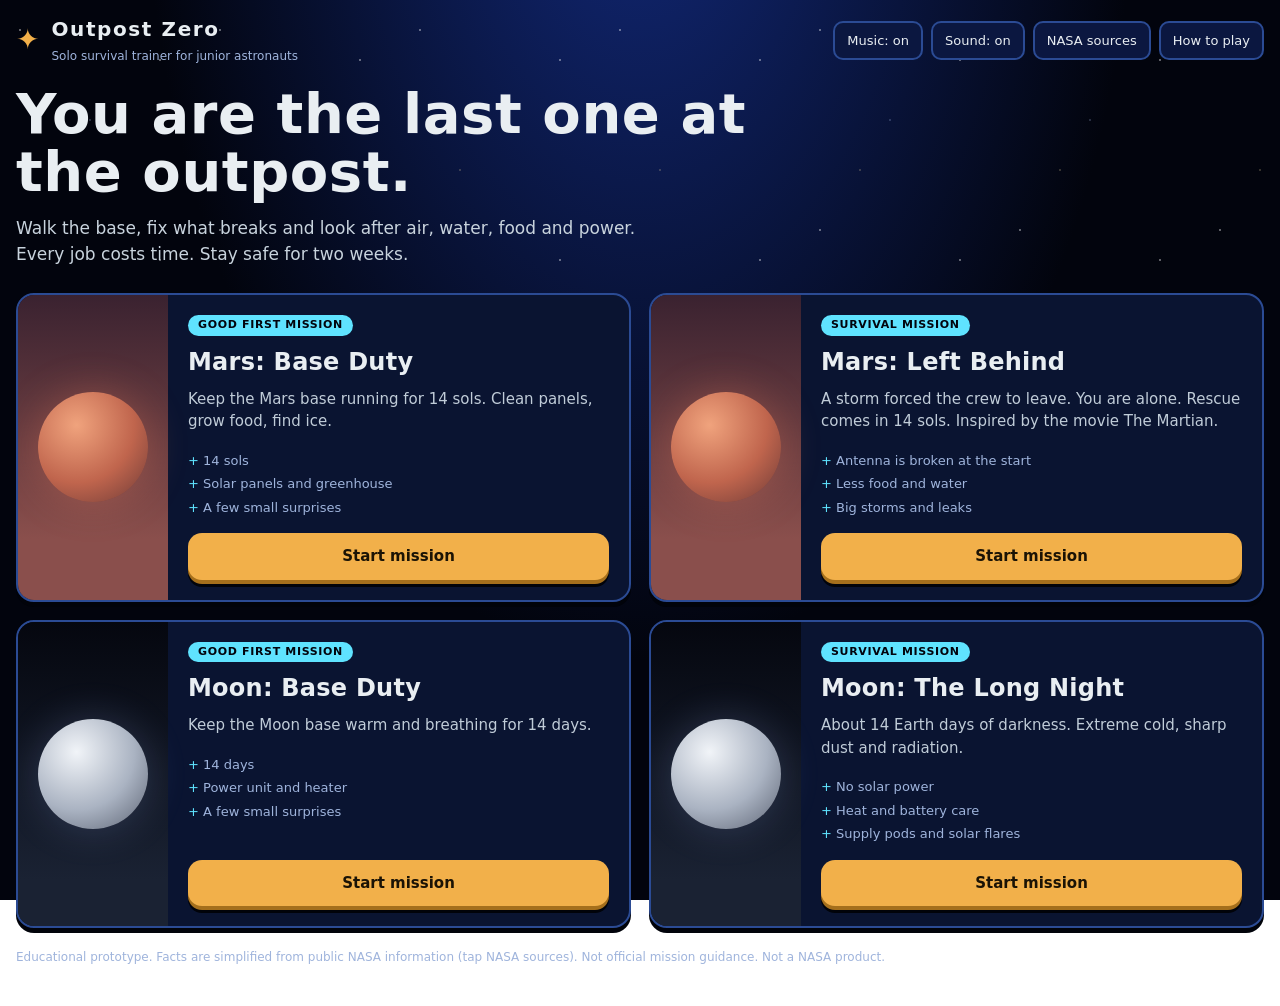
==== index.html @ 46706403 "Outpost Zero" ====
<!DOCTYPE html>
<html lang="en">
<head>
<meta charset="utf-8">
<meta name="viewport" content="width=device-width, initial-scale=1">
<title>Outpost Zero | Solo survival trainer</title>
<meta name="description" content="A 2D survival game that trains junior astronauts to keep a lone outpost alive on Mars or the Moon.">
<link rel="stylesheet" href="css/style.css">
</head>
<body>
<div id="app">

  <header class="topbar">
    <div class="brand">
      <span class="logo" aria-hidden="true">&#10022;</span>
      <div><b>Outpost Zero</b><small>Solo survival trainer for junior astronauts</small></div>
    </div>
    <div class="top-actions">
      <button id="btnMusic" class="ghost">Music: on</button>
      <button id="btnSound" class="ghost">Sound: on</button>
      <button id="btnSrc" class="ghost">NASA sources</button>
      <button id="btnHelp" class="ghost">How to play</button>
    </div>
  </header>

  <!-- Start screen -->
  <main id="menu">
    <section class="hero">
      <h1>You are the last one at the outpost.</h1>
      <p class="lead">Walk the base, fix what breaks and look after air, water, food and power. Every job costs time. Stay safe for two weeks.</p>
    </section>

    <section id="cards" class="cards"></section>

    <p class="foot">Educational prototype. Facts are simplified from public NASA information (tap NASA sources). Not official mission guidance. Not a NASA product.</p>
  </main>

  <!-- Game screen -->
  <main id="game" hidden>
    <section class="statusbar">
      <div class="when">
        <div class="dayline"><strong id="sbDay"></strong><span id="sbLeft"></span></div>
        <div class="clock"><b id="clockTxt">07:00</b><div class="cbar"><i id="clockFill"></i></div></div>
        <span id="zoneBadge" class="badge">Inside</span>
      </div>
      <div id="meters" class="meters"></div>
    </section>

    <section class="stage">
      <div id="viewport" class="viewport">
        <canvas id="cv" width="1100" height="540" aria-label="Outpost view"></canvas>
        <div id="prompt" class="prompt" hidden></div>
        <div id="work" class="work" hidden><span id="workLabel"></span><div class="wbar"><i id="workFill"></i></div></div>
        <div class="touch">
          <button id="tl" aria-label="Walk left">&#9664;</button>
          <button id="te" aria-label="Interact">E</button>
          <button id="tr" aria-label="Walk right">&#9654;</button>
        </div>
        <div id="mini" class="mini" aria-hidden="true"></div>
      </div>

      <aside class="side">
        <section class="box mc">
          <h3>Mission Control</h3>
          <p id="mc"></p>
          <button id="btnWhy" class="why" hidden></button>
          <p class="next"><b>Next step:</b> <span id="objective"></span></p>
          <p class="fc"><b>Forecast:</b> <span id="forecast"></span></p>
        </section>
        <section class="box">
          <h3 id="stTitle">No station nearby</h3>
          <div id="tasks"></div>
        </section>
        <section class="box">
          <h3>Systems</h3>
          <div id="chips" class="chips"></div>
        </section>
        <section class="box">
          <h3>Mission log</h3>
          <div id="log" class="log"></div>
          <div class="row"><button id="btnRestart" class="ghost">Restart</button><button id="btnMenu" class="ghost">Main menu</button></div>
        </section>
      </aside>
    </section>
  </main>
</div>

<div id="modal" class="overlay" hidden>
  <div class="modal" role="dialog" aria-modal="true" aria-labelledby="mTitle">
    <h2 id="mTitle"></h2>
    <div id="mBody"></div>
    <div id="mBtns" class="mbtns"></div>
  </div>
</div>
<div id="toast" class="toast" hidden></div>

<script src="js/data.js"></script>
<script src="js/audio.js"></script>
<script src="js/render.js"></script>
<script src="js/game.js"></script>
</body>
</html>
---- css/style.css ----
/* Outpost Zero styles
   Palette: graphite, amber for actions, teal for telemetry, coral for alerts. */
:root {
  --bg: #02040d;
  --panel: #0a1431;
  --panel2: #10214d;
  --line: #2b4b94;
  --text: #e9eef2;
  --muted: #9fb4dc;
  --amber: #f2b04a;
  --teal: #5fe3ff;
  --coral: #ef6a5a;
  --ok: #6fe3a1;
  --warn: #ffcf5a;
  --bad: #ff6b6b;
}
* { box-sizing: border-box; }
[hidden] { display: none !important; }
html, body { margin: 0; min-height: 100%; }
body {
  background: radial-gradient(ellipse at 50% -20%, #12297a 0%, var(--bg) 55%) fixed;
  color: var(--text);
  font: 15px/1.5 "Segoe UI", Roboto, system-ui, -apple-system, sans-serif;
}
button { font: inherit; color: inherit; cursor: pointer; }
button:focus-visible { outline: 2px solid var(--amber); outline-offset: 2px; }
h1, h2, h3 { margin: 0; font-family: Bahnschrift, "Trebuchet MS", "Segoe UI", system-ui, sans-serif; letter-spacing: 0.01em; }
p { margin: 0 0 10px; }
.muted { color: var(--muted); }

#app { max-width: 1500px; margin: 0 auto; padding: 14px 16px 30px; }
.topbar { display: flex; justify-content: space-between; align-items: center; gap: 12px; flex-wrap: wrap; margin-bottom: 16px; }
.brand { display: flex; gap: 12px; align-items: center; }
.logo { font-size: 28px; color: var(--amber); }
.brand b { display: block; font-family: Bahnschrift, "Trebuchet MS", system-ui, sans-serif; font-size: 20px; letter-spacing: 0.08em; }
.brand small { color: var(--muted); font-size: 12px; }
.top-actions { display: flex; gap: 8px; }
.ghost { background: transparent; border: 1px solid var(--line); border-radius: 10px; padding: 8px 12px; font-size: 13px; }
.ghost:hover { border-color: var(--teal); }
.primary { background: var(--amber); color: #1b1305; border: 0; border-radius: 12px; padding: 12px 16px; font-weight: 700; box-shadow: 0 3px 0 #a56f1c; }
.primary:hover { filter: brightness(1.08); }
.primary:active { transform: translateY(2px); box-shadow: 0 1px 0 #a56f1c; }

/* start screen */
.hero { max-width: 760px; margin: 18px 0 26px; }
.hero h1 { font-size: clamp(32px, 5vw, 56px); line-height: 1.05; margin-bottom: 14px; }
.lead { font-size: 17px; color: #c8d3dd; max-width: 62ch; }
.cards { display: grid; grid-template-columns: 1fr 1fr; gap: 18px; }
.card { display: grid; grid-template-columns: 150px 1fr; background: var(--panel); border: 1px solid var(--line); border-radius: 18px; overflow: hidden; }
.card .art { position: relative; min-height: 220px; }
.card .art i { position: absolute; left: 50%; top: 50%; width: 110px; height: 110px; margin: -55px 0 0 -55px; border-radius: 50%; }
.card.mars .art { background: linear-gradient(#3a2230, #8a4f4c 80%); }
.card.mars .art i { background: radial-gradient(circle at 35% 30%, #f0a37d, #c0654d 55%, #6d3a37); box-shadow: 0 0 40px #e87a5a55; }
.card.moon .art { background: linear-gradient(#05070f, #1a2233 85%); }
.card.moon .art i { background: radial-gradient(circle at 35% 30%, #f1f4f8, #aab3c2 55%, #5b6272); box-shadow: 0 0 40px #9fb7ff33; }
.card-body { padding: 20px; display: flex; flex-direction: column; gap: 8px; }
.card h2 { font-size: 24px; }
.card p { color: #c0ccd8; }
.facts { list-style: none; margin: 0 0 8px; padding: 0; display: grid; gap: 4px; color: var(--muted); font-size: 13px; }
.facts li::before { content: "+ "; color: var(--teal); }
.card .primary { margin-top: auto; }
.foot { color: var(--muted); font-size: 12px; margin-top: 20px; }

/* status bar */
.statusbar { display: grid; grid-template-columns: 300px 1fr; gap: 12px; background: var(--panel); border: 1px solid var(--line); border-radius: 16px; padding: 12px; margin-bottom: 12px; align-items: center; }
.when { display: grid; gap: 6px; }
.dayline strong { font-family: Bahnschrift, "Trebuchet MS", system-ui, sans-serif; font-size: 22px; display: block; line-height: 1.1; }
.dayline span { color: var(--amber); font-size: 13px; }
.clock { display: flex; align-items: center; gap: 10px; }
.clock b { font-variant-numeric: tabular-nums; font-size: 18px; }
.cbar { flex: 1; height: 6px; background: #0b1016; border-radius: 6px; overflow: hidden; }
.cbar i { display: block; height: 100%; width: 0; background: var(--teal); transition: width 0.2s; }
.badge { justify-self: start; font-size: 12px; padding: 3px 10px; border: 1px solid var(--line); border-radius: 99px; color: var(--muted); }
.badge.eva { color: #1b1305; background: var(--amber); border-color: var(--amber); font-weight: 700; }
.meters { display: grid; grid-template-columns: repeat(6, 1fr); gap: 8px; }
.meter { background: #0f161d; border: 1px solid var(--line); border-radius: 12px; padding: 8px 10px; }
.mrow { display: flex; justify-content: space-between; font-size: 12px; color: var(--muted); margin-bottom: 5px; }
.mrow b { color: var(--text); font-variant-numeric: tabular-nums; }
.bar { height: 7px; background: #0b1016; border-radius: 6px; overflow: hidden; }
.bar i { display: block; height: 100%; width: 0; transition: width 0.3s; }
.meter small { display: block; margin-top: 4px; font-size: 11px; color: var(--muted); min-height: 15px; }

/* stage */
.stage { display: grid; grid-template-columns: minmax(0, 1fr) 360px; gap: 12px; align-items: start; }
.viewport { position: relative; border-radius: 18px; overflow: hidden; border: 1px solid var(--line); background: #000; }
canvas { width: 100%; height: auto; display: block; }
.viewport.flash::after { content: ""; position: absolute; inset: 0; pointer-events: none; background: radial-gradient(circle, transparent 40%, rgba(239, 70, 60, 0.4)); animation: flash 1.2s ease-out forwards; }
@keyframes flash { from { opacity: 1; } to { opacity: 0; } }
.prompt { position: absolute; left: 12px; bottom: 44px; background: rgba(10, 15, 20, 0.85); border: 1px solid var(--line); border-radius: 10px; padding: 6px 12px; font-size: 14px; }
.prompt b { display: inline-block; background: var(--amber); color: #1b1305; border-radius: 5px; padding: 0 7px; margin-right: 6px; }
.work { position: absolute; left: 50%; bottom: 52px; transform: translateX(-50%); min-width: 260px; background: rgba(10, 15, 20, 0.9); border: 1px solid var(--amber); border-radius: 12px; padding: 8px 14px; text-align: center; font-size: 14px; }
.wbar { height: 6px; background: #0b1016; border-radius: 6px; margin-top: 6px; overflow: hidden; }
.wbar i { display: block; height: 100%; width: 0; background: var(--amber); }
.mini { position: absolute; left: 12px; right: 12px; bottom: 10px; height: 18px; background: rgba(10, 15, 20, 0.7); border: 1px solid var(--line); border-radius: 9px; }
.mini .hab { position: absolute; top: 3px; bottom: 3px; right: 3px; background: #31404f; border-radius: 6px; }
.mini .dot { position: absolute; top: 6px; width: 6px; height: 6px; margin-left: -3px; border-radius: 50%; background: var(--teal); }
.mini .dot.in { background: #8fb4ff; }
.mini .me { position: absolute; top: 2px; width: 4px; height: 12px; margin-left: -2px; border-radius: 2px; background: var(--amber); }
.touch { display: none; position: absolute; right: 10px; top: 10px; gap: 8px; }
.touch button { width: 54px; height: 54px; border-radius: 14px; background: rgba(10, 15, 20, 0.8); border: 1px solid var(--line); font-size: 18px; touch-action: none; }
@media (pointer: coarse) { .touch { display: flex; } }

/* side panels */
.side { display: grid; gap: 10px; }
.box { background: var(--panel); border: 1px solid var(--line); border-radius: 16px; padding: 14px; }
.box h3 { font-size: 16px; margin-bottom: 8px; }
.mc p { font-size: 14px; }
#mc { color: #d6e0e8; min-height: 40px; }
.next { color: var(--amber); }
.fc { color: var(--muted); font-size: 13px; margin: 0; }
.task { display: flex; gap: 10px; width: 100%; text-align: left; background: var(--panel2); border: 1px solid var(--line); border-radius: 12px; padding: 10px; margin-bottom: 8px; }
.task:hover { border-color: var(--amber); }
.task.off { opacity: 0.55; }
.task .k { flex: none; width: 24px; height: 24px; border-radius: 6px; background: #0f161d; border: 1px solid var(--line); display: grid; place-items: center; font-size: 12px; color: var(--amber); }
.task .tt { display: grid; gap: 2px; }
.task em { font-style: normal; color: var(--muted); font-size: 12px; }
.task small { color: var(--teal); font-size: 12px; }
.task.off small { color: var(--coral); }
.chips { display: grid; grid-template-columns: 1fr 1fr; gap: 6px; }
.chip { display: flex; flex-direction: column; background: #0f161d; border: 1px solid var(--line); border-radius: 10px; padding: 6px 8px; font-size: 12px; }
.chip span { color: var(--muted); }
.chip b.ok { color: var(--ok); }
.chip b.warn { color: var(--warn); }
.chip b.bad { color: var(--bad); }
.log { max-height: 170px; overflow: auto; font-size: 12px; color: var(--muted); display: grid; gap: 4px; }
.log div { padding-bottom: 4px; border-bottom: 1px solid #202c38; }
.log span { color: var(--teal); }
.row { display: flex; gap: 8px; margin-top: 10px; }

/* modal */
.overlay { position: fixed; inset: 0; background: rgba(4, 7, 11, 0.82); display: grid; place-items: center; padding: 18px; z-index: 10; }
.modal { width: min(640px, 100%); max-height: 88vh; overflow: auto; background: var(--panel); border: 1px solid var(--line); border-radius: 18px; padding: 24px; }
.modal h2 { font-size: 26px; margin-bottom: 10px; }
.modal h3 { font-size: 16px; margin: 14px 0 6px; }
.modal .q { font-size: 17px; }
.mbtns { display: grid; gap: 8px; margin-top: 14px; }
.mbtns .choice { background: var(--panel2); color: var(--text); border: 1px solid var(--line); border-radius: 12px; padding: 12px; text-align: left; box-shadow: none; font-weight: 400; }
.mbtns .choice:hover { border-color: var(--amber); }
.plain { margin: 0 0 10px; padding-left: 20px; display: grid; gap: 6px; }
.deltas { display: grid; grid-template-columns: repeat(auto-fit, minmax(150px, 1fr)); gap: 6px; margin: 10px 0; }
.deltas div { background: #0f161d; border: 1px solid var(--line); border-radius: 10px; padding: 6px 10px; display: flex; flex-direction: column; font-size: 13px; }
.deltas span { color: var(--muted); }
.deltas b.neg { color: var(--bad); }
.deltas b.pos { color: var(--ok); }
.note { color: #c0ccd8; font-size: 14px; }
.evt { background: #2a1a1a; border: 1px solid #7a3a36; border-radius: 12px; padding: 10px 12px; margin: 8px 0; }
.evt b { color: var(--coral); }
.evt p { margin: 4px 0 0; }
.score { font-size: 18px; }
.score b { font-size: 44px; color: var(--amber); }
.score span { color: var(--teal); margin-left: 8px; }
.toast { position: fixed; left: 50%; bottom: 22px; transform: translateX(-50%); background: #f4f7fa; color: #11181f; padding: 10px 16px; border-radius: 10px; font-weight: 600; z-index: 20; max-width: 90vw; }

@media (max-width: 1100px) {
  .stage { grid-template-columns: 1fr; }
  .statusbar { grid-template-columns: 1fr; }
  .meters { grid-template-columns: repeat(3, 1fr); }
}
@media (max-width: 760px) {
  .cards { grid-template-columns: 1fr; }
  .card { grid-template-columns: 1fr; }
  .card .art { min-height: 120px; }
  .meters { grid-template-columns: repeat(2, 1fr); }
}
@media (prefers-reduced-motion: reduce) {
  .viewport.flash::after { animation: none; opacity: 0; }
  .bar i, .cbar i { transition: none; }
}

/* cartoon space theme: black and navy, chunky borders, soft stars */
body::before { content: ""; position: fixed; inset: 0; z-index: -1; pointer-events: none; opacity: .7;
  background-image: radial-gradient(1.5px 1.5px at 20px 30px, #fff, transparent), radial-gradient(1px 1px at 90px 120px, #bcd2ff, transparent), radial-gradient(1.5px 1.5px at 160px 60px, #fff, transparent), radial-gradient(1px 1px at 60px 170px, #ffe7a8, transparent);
  background-size: 200px 200px; }
.box, .card, .statusbar, .modal, .meter { border-width: 2px; box-shadow: 0 5px 0 #01030a; }
.viewport { border-width: 3px; border-color: #3a62b8; box-shadow: 0 6px 0 #01030a; }
.ghost { border-width: 2px; background: #0b1740; }
.primary { border-radius: 14px; box-shadow: 0 4px 0 #a56f1c, 0 7px 0 #01030a; }
.tag { align-self: flex-start; font-size: 11px; font-weight: 700; letter-spacing: .06em; text-transform: uppercase; color: #02040d; background: var(--teal); border-radius: 99px; padding: 2px 10px; }
.card .primary { margin-top: auto; }
.why { width: 100%; margin: 4px 0 8px; padding: 10px 12px; border-radius: 12px; border: 2px solid var(--line); font-weight: 700; text-align: left; background: var(--panel2); }
.why.good { border-color: var(--ok); color: var(--ok); }
.why.bad { border-color: var(--warn); color: var(--warn); }
.why:hover { filter: brightness(1.15); }
.src { background: #0b1a45; border: 2px dashed var(--teal); border-radius: 12px; padding: 10px 12px; font-size: 14px; }
.src small { color: var(--muted); }
.src-list li { font-size: 14px; }
@media (max-width: 760px) { .top-actions { flex-wrap: wrap; } }
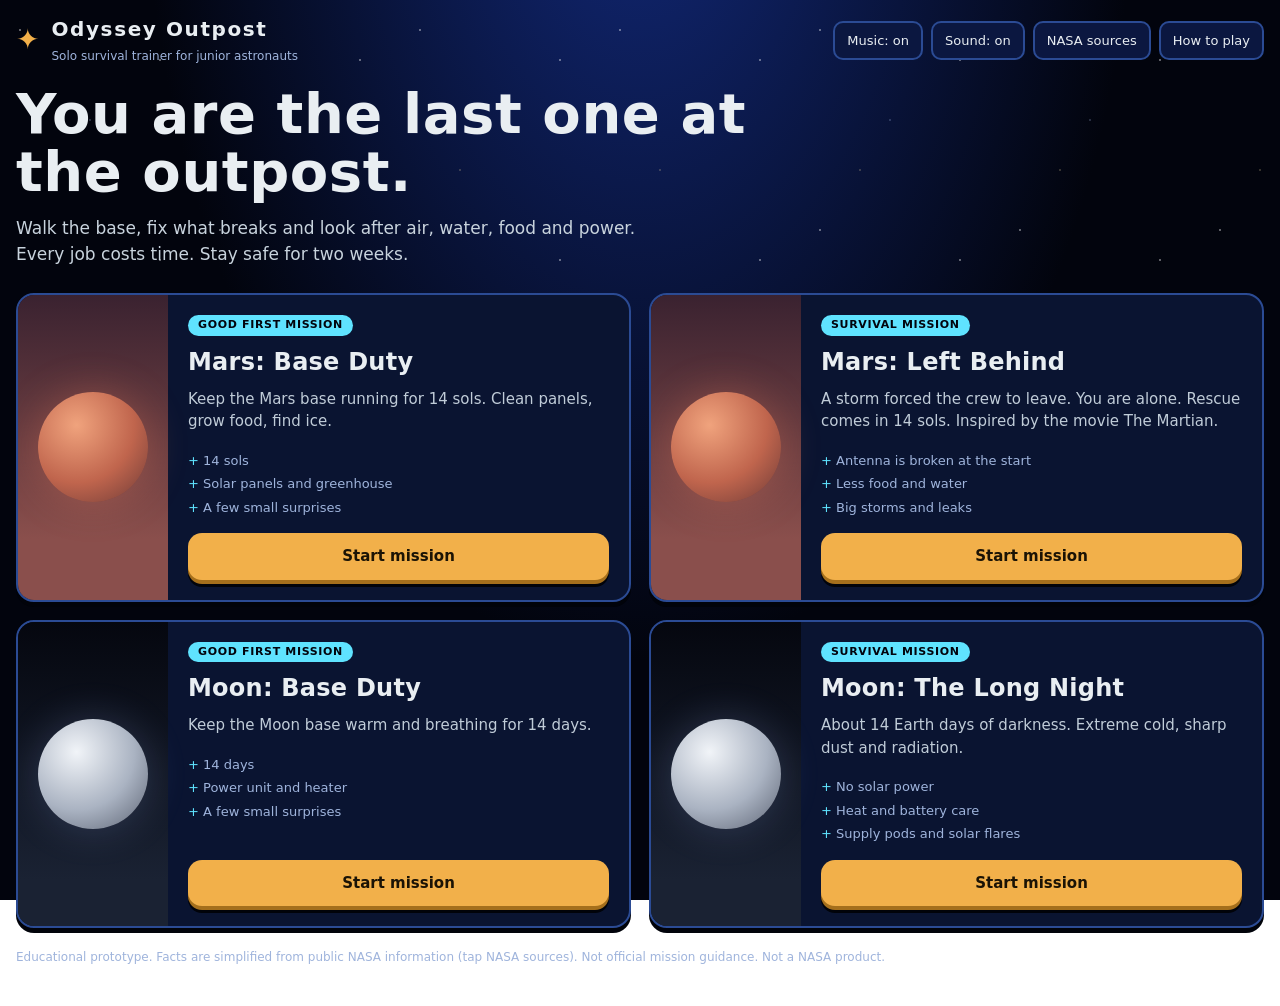
==== commit b4694ade: "renaming the project" ====
--- a/index.html
+++ b/index.html
@@ -3,7 +3,7 @@
 <head>
 <meta charset="utf-8">
 <meta name="viewport" content="width=device-width, initial-scale=1">
-<title>Outpost Zero | Solo survival trainer</title>
+<title>Odyssey Outpost | Solo survival trainer</title>
 <meta name="description" content="A 2D survival game that trains junior astronauts to keep a lone outpost alive on Mars or the Moon.">
 <link rel="stylesheet" href="css/style.css">
 </head>
@@ -13,7 +13,7 @@
   <header class="topbar">
     <div class="brand">
       <span class="logo" aria-hidden="true">&#10022;</span>
-      <div><b>Outpost Zero</b><small>Solo survival trainer for junior astronauts</small></div>
+      <div><b>Odyssey Outpost</b><small>Solo survival trainer for junior astronauts</small></div>
     </div>
     <div class="top-actions">
       <button id="btnMusic" class="ghost">Music: on</button>
--- a/css/style.css
+++ b/css/style.css
@@ -1,4 +1,4 @@
-/* Outpost Zero styles
+/* Odyssey Outpost styles
    Palette: graphite, amber for actions, teal for telemetry, coral for alerts. */
 :root {
   --bg: #02040d;
